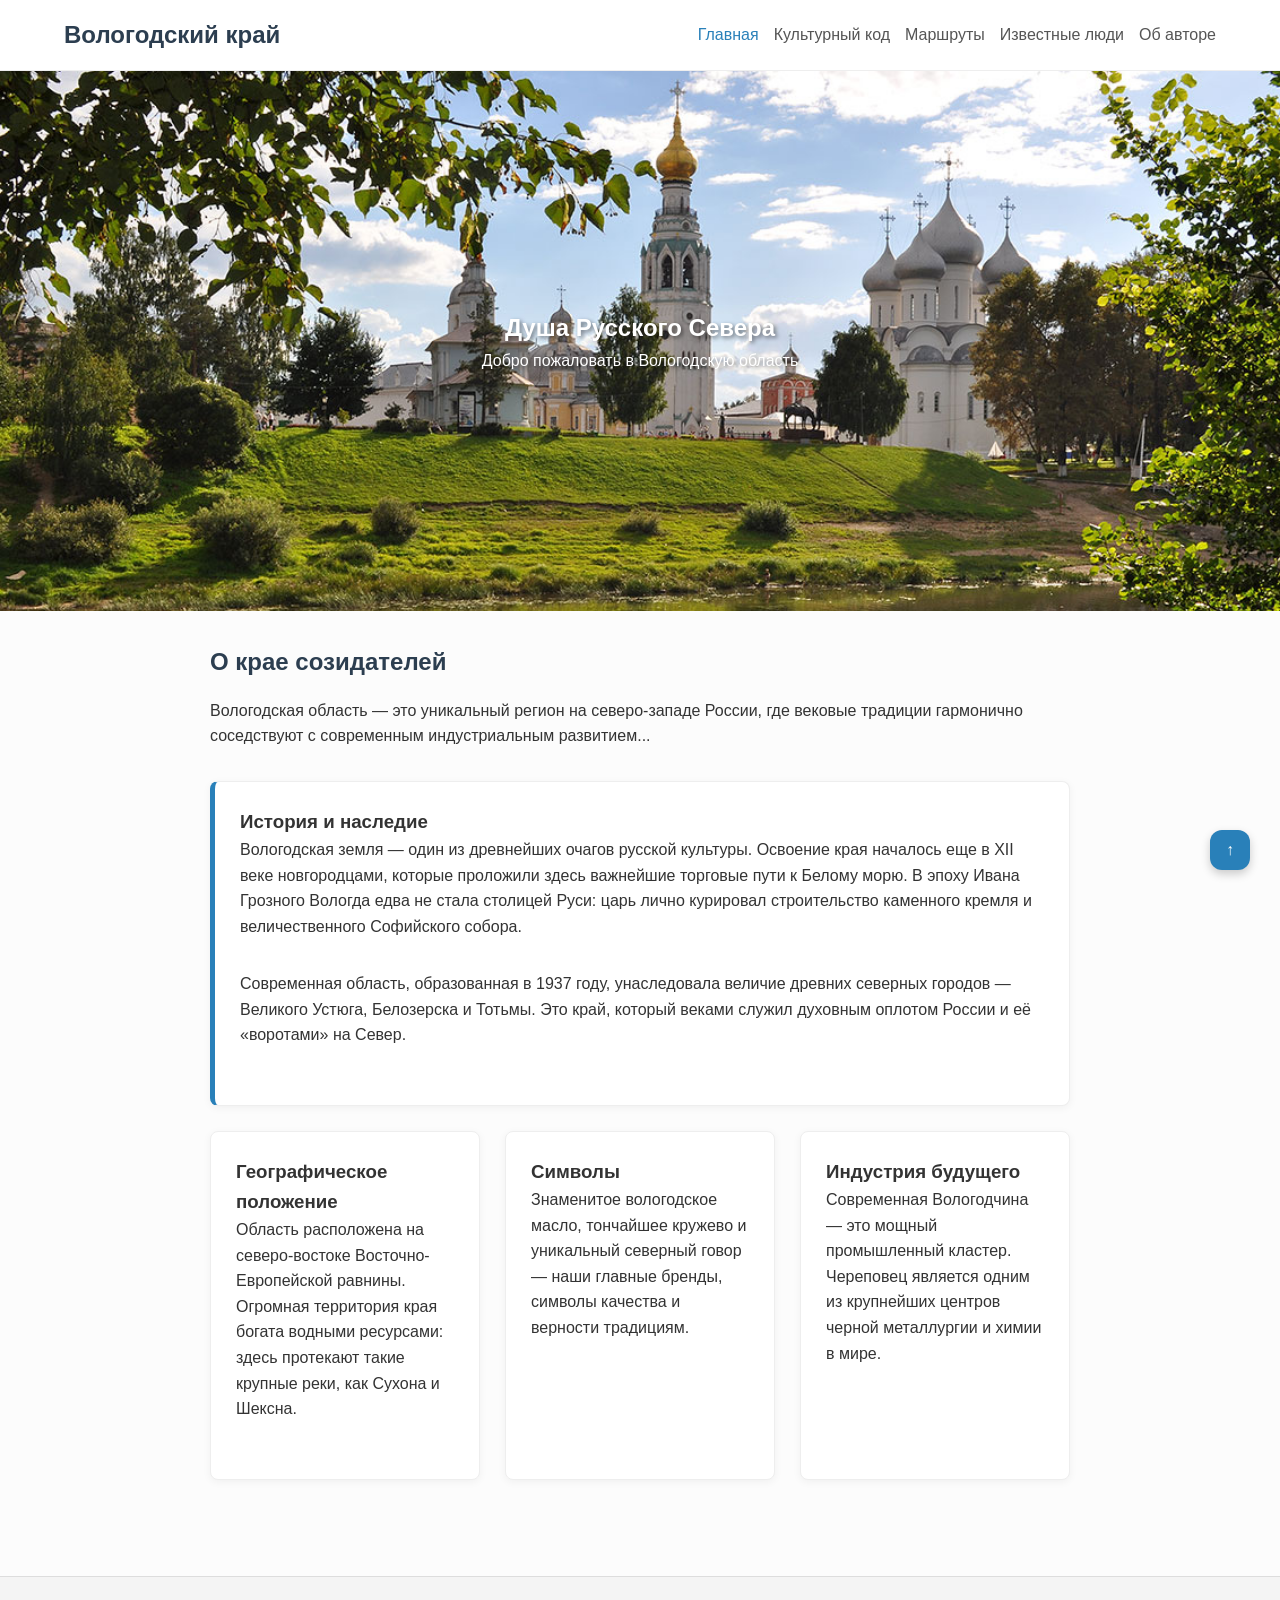
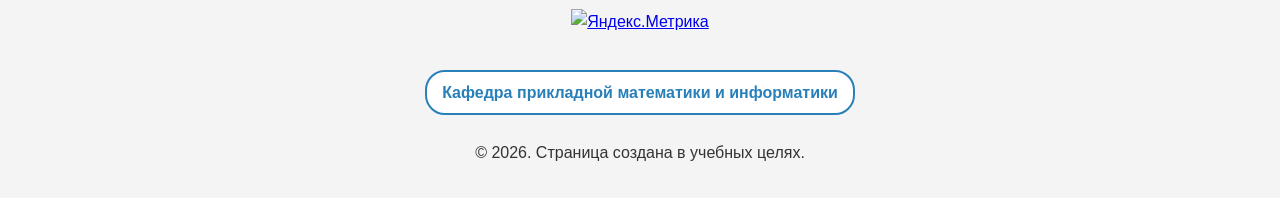
==== index.html @ fed58181 "Site Done" ====
<!DOCTYPE html>
<html lang="ru">
<head>
    <meta charset="UTF-8">
    <meta name="viewport" content="width=device-width, initial-scale=1.0">
    <title>Вологодская область - Главная</title>
    <link rel="stylesheet" href="style.css">
</head>
<body>

    <header>
        <nav>
            <div class="logo">Вологодский край</div>
            <ul class="nav-links">
                <li><a href="index.html" class="active">Главная</a></li>
                <li><a href="culture.html">Культурный код</a></li>
                <li><a href="routes.html">Маршруты</a></li>
                <li><a href="people.html">Известные люди</a></li>
                <li><a href="author.html">Об авторе</a></li>
            </ul>
        </nav>
    </header>

    <section class="parallax-wrapper">
        <div class="parallax-bg"></div>
        <div class="parallax-content">
            <h1>Душа Русского Севера</h1>
            <p>Добро пожаловать в Вологодскую область</p>
        </div>
    </section>

   <main>
        <section class="intro">
            <h2>О крае созидателей</h2>
            <p>Вологодская область — это уникальный регион на северо-западе России, где вековые традиции гармонично соседствуют с современным индустриальным развитием...</p>
            
            <div class="features">
                <div class="feature-item full-width">
                    <h3>История и наследие</h3>
                    <p>Вологодская земля — один из древнейших очагов русской культуры. Освоение края началось еще в XII веке новгородцами, которые проложили здесь важнейшие торговые пути к Белому морю. 
                    В эпоху Ивана Грозного Вологда едва не стала столицей Руси: царь лично курировал строительство каменного кремля и величественного Софийского собора.</p>
                    <p>Современная область, образованная в 1937 году, унаследовала величие древних северных городов — Великого Устюга, Белозерска и Тотьмы. Это край, который веками служил духовным оплотом России и её «воротами» на Север.</p>
                </div>

                <div class="feature-item">
                    <h3>Географическое положение</h3>
                    <p>Область расположена на северо-востоке Восточно-Европейской равнины. Огромная территория края богата водными ресурсами: здесь протекают такие крупные реки, как Сухона и Шексна.</p>
                </div>

                <div class="feature-item">
                    <h3>Символы</h3>
                    <p>Знаменитое вологодское масло, тончайшее кружево и уникальный северный говор — наши главные бренды, символы качества и верности традициям.</p>
                </div>

                <div class="feature-item">
                    <h3>Индустрия будущего</h3>
                    <p>Современная Вологодчина — это мощный промышленный кластер. Череповец является одним из крупнейших центров черной металлургии и химии в мире.</p>
                </div>
            </div>
        </section>
    </main>

    <a href="#" class="scroll-up">&#8593;</a>

<footer>
    <div class="footer-content">
        <!-- (Убран https: перед // в img src и добавлен referrerpolicy="no-referrer", чтобы работало и не блокало) -->
        <div class="counter">
            <a href="https://metrika.yandex.ru/stat/?id=109133656&amp;from=informer" target="_blank" rel="nofollow">
                <img src="//informer.yandex.ru/informer/109133656/3_1_FFFFFFFF_EFEFEFFF_0_pageviews"
                     style="width:88px; height:31px; border:0;" 
                     alt="Яндекс.Метрика"
                     title="Яндекс.Метрика: данные за сегодня (просмотры, визиты и уникальные посетители)"
                     class="ym-advanced-informer" data-cid="109133656" data-lang="ru"
                     referrerpolicy="no-referrer" />
            </a>
        </div>
        
            <a href="https://pm.vogu35.ru/" class="dept-link">Кафедра прикладной математики и информатики</a>
        <p>&copy; 2026. Страница создана в учебных целях.</p>
    </div>
</footer>

    <!-- Yandex.Metrika counter -->
    <script type="text/javascript">
        (function(m,e,t,r,i,k,a){
            m[i]=m[i]||function(){(m[i].a=m[i].a||[]).push(arguments)};
            m[i].l=1*new Date();
            for (var j = 0; j < document.scripts.length; j++) {if (document.scripts[j].src === r) { return; }}
            k=e.createElement(t),a=e.getElementsByTagName(t)[0],k.async=1,k.src=r,a.parentNode.insertBefore(k,a)
        })(window, document,'script','https://mc.yandex.ru/metrika/tag.js?id=109133656', 'ym');

        ym(109133656, 'init', {
            ssr:true, 
            webvisor:true, 
            clickmap:true, 
            ecommerce:"dataLayer", 
            referrer: document.referrer, 
            url: location.href, 
            accurateTrackBounce:true, 
            trackLinks:true
        });
    </script>
    <noscript><div><img src="https://mc.yandex.ru/watch/109133656" style="position:absolute; left:-9999px;" alt="" /></div></noscript>
    <!-- /Yandex.Metrika counter -->
</body>
</html>

</body>
</html>
---- style.css ----
* {
    margin: 0;
    padding: 0;
    box-sizing: border-box;
}

body {
    font-family: 'Segoe UI', Tahoma, Geneva, Verdana, sans-serif;
    background-color: #fcfcfc;
    color: #333;
    line-height: 1.6;
    display: flex;
    flex-direction: column;
    min-height: 100vh; 
    overflow-x: hidden;
}

header {
    background-color: #ffffff;
    padding: 1rem 5%;
    border-bottom: 1px solid #eee;
    position: sticky;
    top: 0;
    z-index: 1000;
}

nav {
    display: flex;
    justify-content: space-between;
    align-items: center;
    flex-wrap: wrap; 
    gap: 15px; 
}

.logo {
    font-size: 1.5rem;
    font-weight: bold;
    color: #2c3e50;
}

.nav-links {
    display: flex;
    list-style: none;

    flex-wrap: wrap;
    justify-content: center;
    gap: 15px; 
}

.nav-links li a {
    text-decoration: none;
    color: #555;
    transition: color 0.3s;
}

.nav-links li a:hover, .nav-links li a.active {
    color: #2980b9;
}

.parallax-wrapper {
    position: relative;
    height: 60vh;
    overflow: hidden;
    display: flex;
    align-items: center;
    justify-content: center;
    color: white;
    text-shadow: 2px 2px 4px rgba(0,0,0,0.5);
}

.parallax-bg {
    position: absolute;
    top: 0; left: 0; width: 100%; height: 120%;
    background-image: url('images/vologda-bg.jpg');
    background-size: cover;
    background-position: center;
    background-attachment: fixed; 
    z-index: -1;
}


.parallax-content {
    text-align: center;
    padding: 0 20px; 
}

main {
    max-width: 900px;
    margin: 2rem auto;
    padding: 0 20px;
    width: 100%; 
    flex-grow: 1; 
}

.intro h2 {
    margin-bottom: 1rem;
    color: #2c3e50;
}

.intro p {
    text-align: left; 
    margin-bottom: 2rem;
}

.features {
    display: flex;
    gap: 20px;
}

.feature-item {
    background: #fff;
    padding: 20px;
    border-radius: 8px;
    border: 1px solid #eee;
    flex: 1;
}

.scroll-up {
    position: fixed;
    bottom: 30px;
    right: 30px;
    background: #2980b9;
    color: white;
    width: 40px;
    height: 40px;
    text-align: center;
    line-height: 40px;
    text-decoration: none;
    border-radius: 5px;
    font-weight: bold;

    border-radius: 30%;
    box-shadow: 0 4px 10px rgba(0,0,0,0.2);
}


footer {
    background: #f4f4f4;
    padding: 2rem;
    margin-top: 4rem;
    border-top: 1px solid #ddd;
    text-align: center;
}

.footer-content {
    display: flex;
    flex-direction: column;
    align-items: center;
    gap: 15px; 
}

.counter {
    margin-bottom: 5px;
    min-height: 31px; 
}

.dept-link {
    display: inline-block;
    margin: 10px 0;
    padding: 8px 15px;
    background: #fff;
    border: 2px solid #2980b9;
    color: #2980b9;
    text-decoration: none;
    font-weight: bold;
    border-radius: 20px;
    transition: 0.3s;
}

.dept-link:hover {
    background: #2980b9;
    color: #fff;
}

.features {
    display: flex;
    flex-wrap: wrap; 
    gap: 25px; 
    margin-top: 30px;
}

.feature-item {
    background: #fff;
    padding: 25px;
    border-radius: 8px;
    border: 1px solid #eee;
    flex: 1 1 calc(33.333% - 25px); 
    box-shadow: 0 2px 8px rgba(0,0,0,0.05);
}

.full-width {
    flex: 1 1 100%;
    border-left: 5px solid #2980b9; 
}

@media (max-width: 768px) {
    nav {
        flex-direction: column;
        text-align: center;
    }
    
    .nav-links li a {
        font-size: 0.9rem;
    }

    .feature-item {
        flex: 1 1 100%;
    }
}





/* 2 страница */
.content-section {
    max-width: 1000px;
    margin: 2rem auto;
    padding: 0 20px;
}

.content-section h1 {
    margin-bottom: 1.5rem;
    color: #2c3e50;
    border-left: 5px solid #2980b9;
    padding-left: 15px;
}

.gallery {
    display: grid;
    grid-template-columns: repeat(auto-fit, minmax(300px, 1fr));
    gap: 30px;
    margin-top: 2rem;
}

.gallery-item {
    background: #fff;
    border: 1px solid #ddd;
    border-radius: 10px;
    overflow: hidden;
    transition: transform 0.3s ease, box-shadow 0.3s ease;
}

.gallery-item:hover {
    transform: translateY(-5px);
    box-shadow: 0 10px 20px rgba(0,0,0,0.1);
}

.gallery-item img {
    width: 100%;
    height: 250px;
    object-fit: cover;
    border-bottom: 1px solid #eee;
}

.gallery-caption {
    padding: 20px;
}

.gallery-caption h3 {
    margin-bottom: 10px;
    color: #2980b9;
}

.gallery-caption p {
    font-size: 0.95rem;
    color: #666;
    margin-bottom: 0;
}

@media (max-width: 600px) {
    .gallery {
        grid-template-columns: 1fr;
    }
}


.expand-input {
    display: none;
}

.extra-content {
    max-height: 0;
    overflow: hidden;
    transition: max-height 0.5s ease-out, opacity 0.3s ease;
    opacity: 0;
}

.expand-input:checked ~ .extra-content {
    max-height: 700px;
    opacity: 1;
    margin-top: 10px;
    border-top: 1px solid #eee;
    padding-top: 10px;
}

.expand-button {
    display: flex;
    justify-content: center;
    align-items: center;
    gap: 8px;
    cursor: pointer;
    font-size: 1rem;
    font-weight: bold;
    color: #2980b9;
    margin-top: 15px;
    padding: 5px;
    transition: color 0.3s ease;
}

.expand-button:hover {
    color: #1a5276; 
}


.btn-text::before {
    content: "Подробнее";
}

.expand-input:checked ~ .expand-button .btn-text::before {
    content: "Скрыть";
}


.btn-arrow {
    display: inline-block;
    transition: transform 0.3s ease;
    font-size: 1.1rem;
}

.expand-input:checked ~ .expand-button .btn-arrow {
    transform: rotate(180deg);
}


.summary-box {
    margin-top: 3rem;
    padding: 30px;
    background-color: #ffffff; 
    border-left: 5px solid #2980b9;
    border-radius: 8px;
    box-shadow: 0 4px 15px rgba(0,0,0,0.05);
}

.summary-box p {
    margin: 0;
    font-style: italic;
    font-size: 1.1rem;
    line-height: 1.6;
    color: #34495e;
    text-align: center; 
}






/* 3 страница */

.route-details {
    margin-top: 40px;
}

.detail-block {
    margin-bottom: 50px;
    background: #fff;
    padding: 30px;
    border-radius: 12px;
    border: 1px solid #eee;
    transition: transform 0.4s ease, box-shadow 0.4s ease;
    overflow: hidden;
}

.detail-block:hover {
    transform: translateY(-5px);
    box-shadow: 0 10px 25px rgba(0,0,0,0.07);
    border-color: #2980b9;
}

.image-container {
    width: 380px; 
    height: 280px;
    overflow: hidden;
    border-radius: 8px;
}

.detail-block:nth-child(odd) .image-container {
    float: left;
    margin: 0 30px 15px 0;
}

.detail-block:nth-child(even) .image-container {
    float: right;
    margin: 0 0 15px 30px;
}

.image-container img {
    width: 100%;
    height: 100%;
    object-fit: cover;
    transition: transform 0.5s ease;
}

.detail-block:hover .image-container img {
    transform: scale(1.08);
}

.detail-text h3 {
    font-size: 1.8rem;
    color: #2c3e50;
    margin-bottom: 15px;
    display: inline-block;
    position: relative;
}

.detail-text h3::after {
    content: '';
    position: absolute;
    bottom: -5px;
    left: 0;
    width: 40px;
    height: 3px;
    background: #2980b9;
}

.detail-text p {
    margin-bottom: 12px;
    color: #444;
    text-align: left;
    line-height: 1.6;
}

@media (max-width: 850px) {
    .image-container {
        width: 100% !important;
        float: none !important;
        margin: 0 0 20px 0 !important;
        height: 220px;
    }
    .detail-text h3 {
        font-size: 1.5rem;
    }
}

.detail-block:nth-child(even) .image-container {
    float: right;
    margin: 0 0 15px 30px;
}





/* 4 страница */
.people-grid {
    display: grid;
    grid-template-columns: repeat(auto-fit, minmax(280px, 1fr));
    gap: 30px;
    margin-top: 40px;
}

.person-card {
    background: #ffffff;
    border-radius: 12px;
    border: 1px solid #e0e0e0;
    overflow: hidden;
    transition: transform 0.3s ease, box-shadow 0.3s ease; 
}

.person-card:hover {
    transform: translateY(-8px);
    box-shadow: 0 12px 25px rgba(0,0,0,0.1);
    border-color: #2980b9;
}

.image-container {
    height: 470px;
    overflow: hidden;
    background: #f0f0f0;
}

.image-container img {
    width: 100%;
    height: 100%;
    object-fit: cover; 
    transition: transform 0.5s ease;
}

.person-card:hover .image-container img {
    transform: scale(1.05); 
}

.person-info {
    padding: 20px;
}

.person-info h3 {
    margin: 0 0 5px 0;
    color: #2c3e50;
}

.vocation {
    display: block;
    color: #2980b9;
    font-size: 0.8rem;
    font-weight: bold;
    text-transform: uppercase;
    margin-bottom: 12px;
    letter-spacing: 1px;
}

.person-info p {
    font-size: 0.9rem;
    line-height: 1.5;
    color: #555;
    text-align: left; 
}

.intro-text {
    max-width: 800px;
    margin-bottom: 20px;
}

.more-btn {
    display: inline-block;
    margin-top: 15px;
    padding: 8px 20px;
    background-color: transparent;
    color: #2980b9;
    border: 2px solid #2980b9;
    text-decoration: none;
    border-radius: 5px;
    font-size: 0.85rem;
    font-weight: bold;
    transition: all 0.3s ease; 
}

.more-btn:hover {
    background-color: #2980b9;
    color: #ffffff;
    box-shadow: 0 4px 8px rgba(41, 128, 185, 0.3);
}




/* 5 страница */
.dropdown {
    position: relative;
}

.dropdown-content {
    display: none;
    position: absolute;
    background-color: #ffffff;
    min-width: 160px;
    box-shadow: 0px 8px 16px rgba(0,0,0,0.1);
    list-style: none;
    padding: 10px 0;
    border-radius: 4px;
    top: 100%;
}

.dropdown-content li a {
    color: #333 !important;
    padding: 8px 16px;
    display: block;
    margin: 0 !important;
}

.dropdown-content li a:hover {
    background-color: #f1f1f1;
}

.dropdown:hover .dropdown-content {
    display: block;
}

.author-card {
    display: flex;
    gap: 40px;
    background: #fff;
    padding: 30px;
    border-radius: 15px;
    border: 1px solid #eee;
    margin-bottom: 40px;
    align-items: center;
}

.author-photo img {
    width: 180px;
    height: 180px;
    border-radius: 50%;
    object-fit: cover;
    border: 4px solid #2980b9;
}

.author-text h2 {
    margin-bottom: 15px;
    color: #2c3e50;
}

.contacts-grid {
    display: grid;
    grid-template-columns: 1fr 1fr;
    gap: 20px;
    margin-bottom: 40px;
}

.contact-item {
    background: #f9f9f9;
    padding: 20px;
    border-radius: 10px;
    text-align: center;
}

.dept-promo {
    text-align: center;
    padding: 40px;
    background: linear-gradient(135deg, #fdfdfd 0%, #f1f7ff 100%);
    border-radius: 15px;
    border: 1px dashed #2980b9;
}

.dept-button {
    display: inline-block;
    margin-top: 20px;
    padding: 12px 30px;
    background-color: #2980b9;
    color: white;
    text-decoration: none;
    border-radius: 25px;
    font-weight: bold;
    transition: transform 0.2s, background 0.3s;
}

.dept-button:hover {
    background-color: #1a5276;
    transform: scale(1.05);
}

.counter-box {
    margin-bottom: 10px;
    font-size: 0.9rem;
}

.counter-value {
    background: #333;
    color: #fff;
    padding: 2px 8px;
    border-radius: 3px;
    font-family: monospace;
}

@media (max-width: 600px) {
    .author-card {
        flex-direction: column;
        text-align: center;
    }
    .contacts-grid {
        grid-template-columns: 1fr;
    }
}
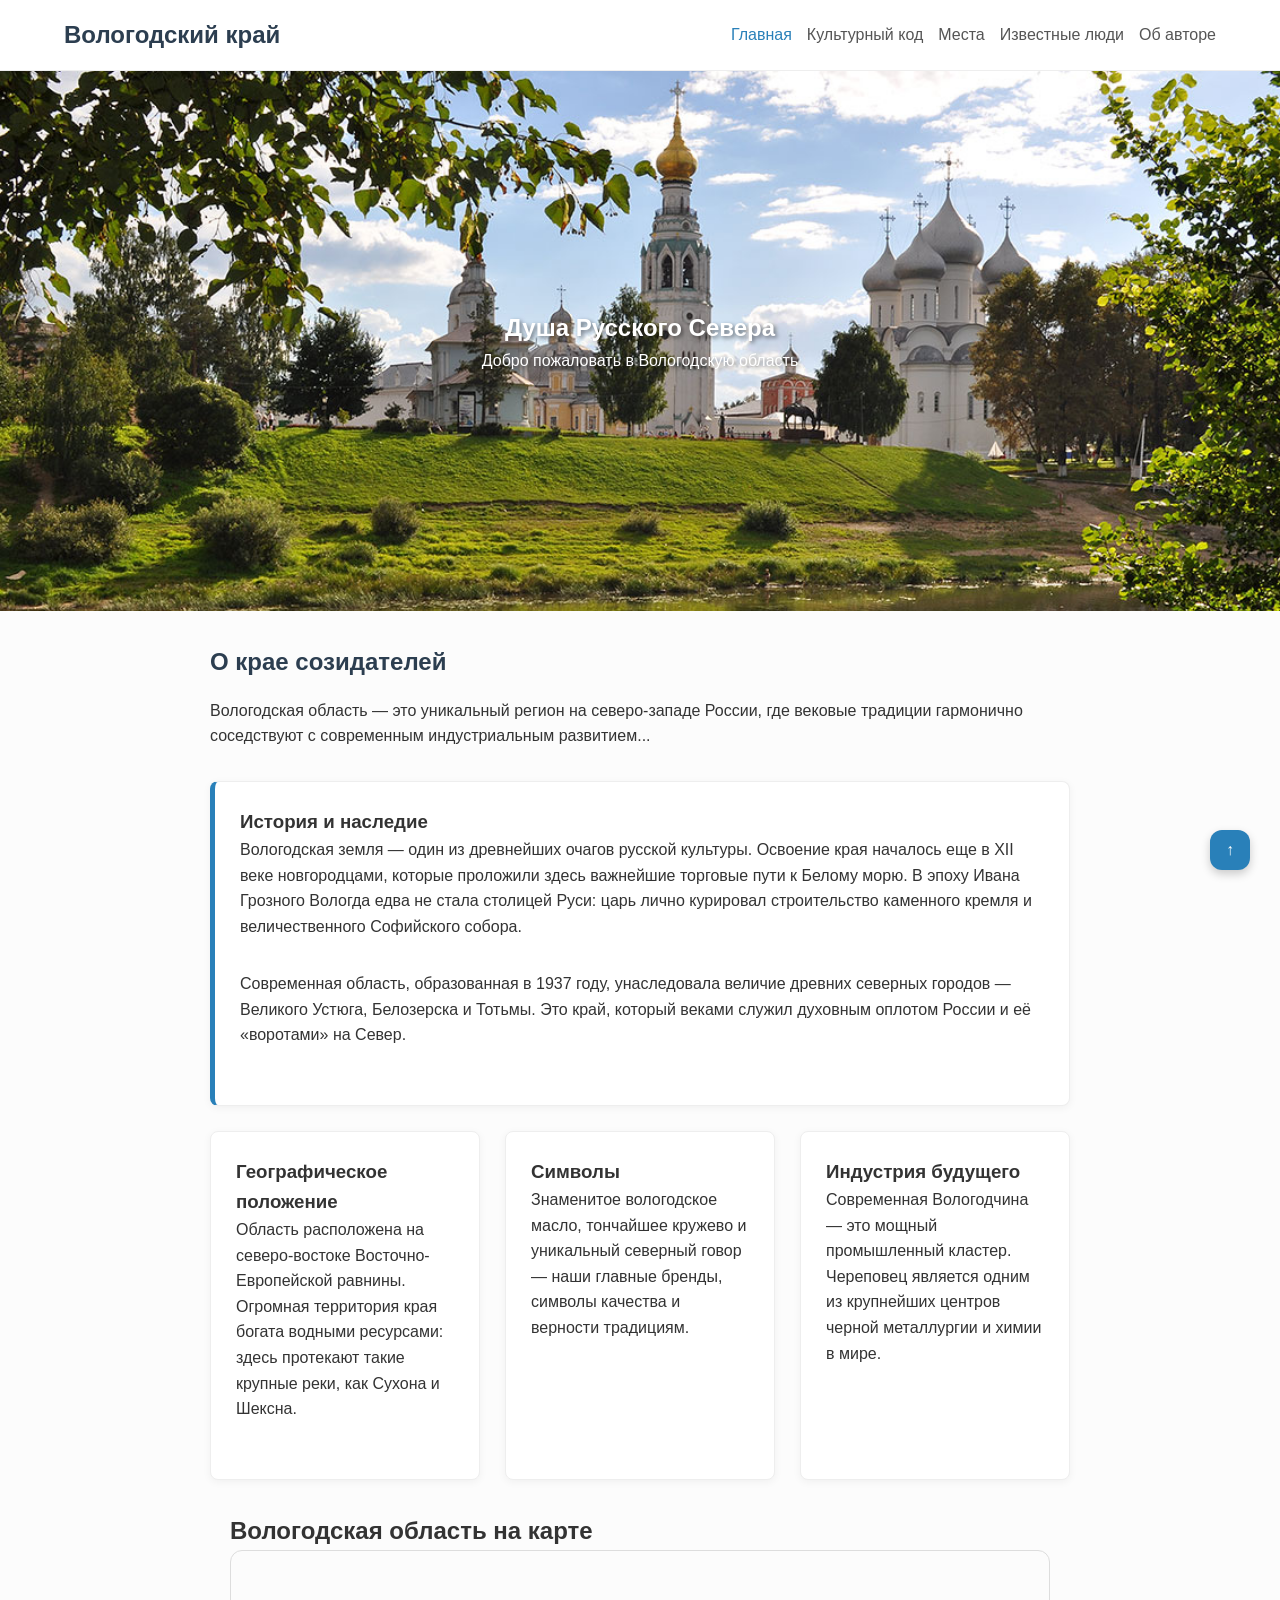
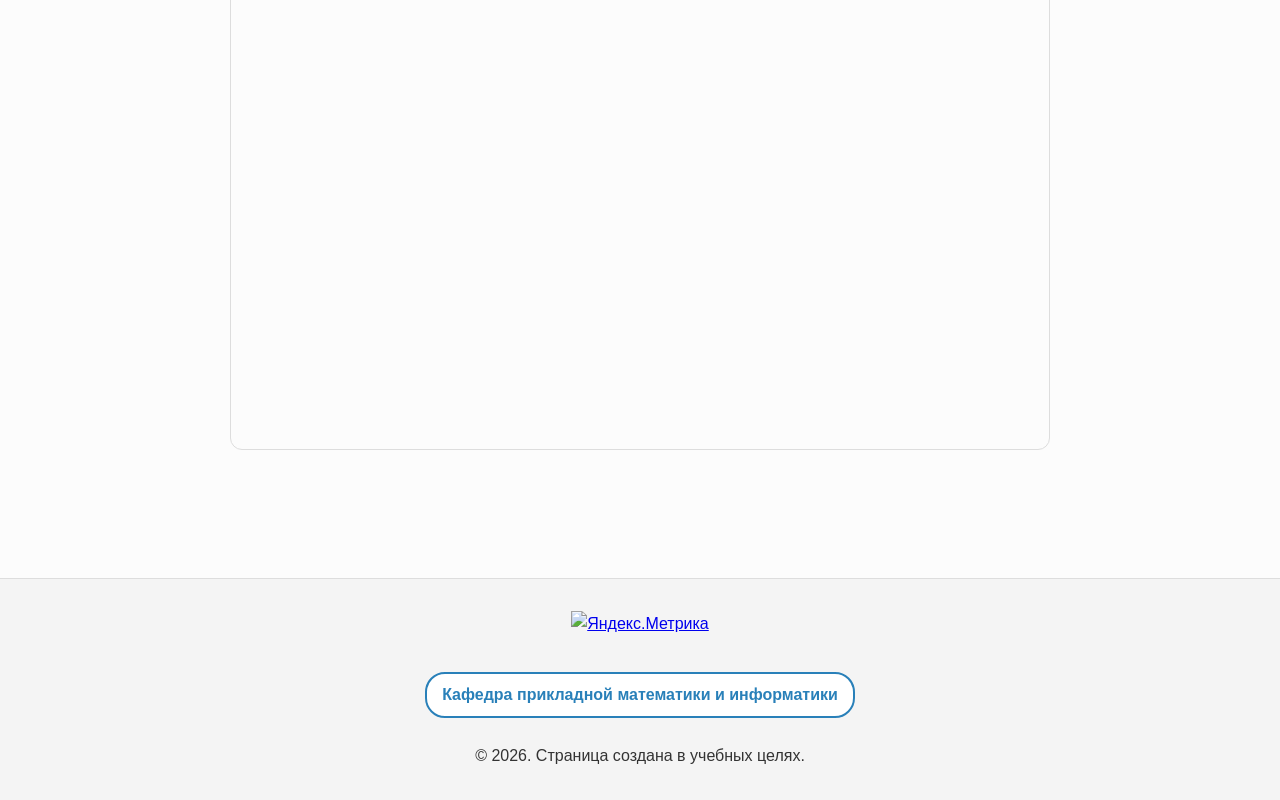
==== commit fcc86b24: "- Unified the visual design across all site pages. - Renamed "Routes" section to "Places". - Added a" ====
--- a/index.html
+++ b/index.html
@@ -5,6 +5,8 @@
     <meta name="viewport" content="width=device-width, initial-scale=1.0">
     <title>Вологодская область - Главная</title>
     <link rel="stylesheet" href="style.css">
+    <link rel="stylesheet" href="https://unpkg.com/leaflet@1.9.4/dist/leaflet.css" />
+<script src="https://unpkg.com/leaflet@1.9.4/dist/leaflet.js"></script>
 </head>
 <body>
 
@@ -14,7 +16,7 @@
             <ul class="nav-links">
                 <li><a href="index.html" class="active">Главная</a></li>
                 <li><a href="culture.html">Культурный код</a></li>
-                <li><a href="routes.html">Маршруты</a></li>
+                <li><a href="routes.html">Места</a></li>
                 <li><a href="people.html">Известные люди</a></li>
                 <li><a href="author.html">Об авторе</a></li>
             </ul>
@@ -58,6 +60,14 @@
                 </div>
             </div>
         </section>
+
+<section class="map-section">
+    <div class="content-section">
+        <h2>Вологодская область на карте</h2>
+        <div id="map" style="height: 500px; border-radius: 12px; border: 1px solid #ddd;"></div>
+    </div>
+</section>
+</section>
     </main>
 
     <a href="#" class="scroll-up">&#8593;</a>
@@ -103,6 +113,39 @@
     </script>
     <noscript><div><img src="https://mc.yandex.ru/watch/109133656" style="position:absolute; left:-9999px;" alt="" /></div></noscript>
     <!-- /Yandex.Metrika counter -->
+
+    <script>
+    // Инициализация карты с центром в Вологде
+    var map = L.map('map').setView([59.5, 40.0], 6);
+
+    // Подключаем слой карты (OpenStreetMap)
+    L.tileLayer('https://{s}.tile.openstreetmap.org/{z}/{x}/{y}.png', {
+        attribution: '&copy; OpenStreetMap contributors'
+    }).addTo(map);
+
+    // Загружаем границы Вологодской области (GeoJSON)
+    // Используем проверенный источник границ регионов РФ
+    fetch('https://raw.githubusercontent.com/codeforamerica/click_that_hood/master/public/data/russia.geojson')
+        .then(response => response.json())
+        .then(data => {
+            // Фильтруем данные, чтобы оставить только Вологодскую область
+            var vologdaRegion = data.features.find(feature => 
+                feature.properties.name === "Вологодская область" || 
+                feature.properties.cartodb_id === 24 // ID может меняться, но обычно name работает
+            );
+
+            if (vologdaRegion) {
+                L.geoJSON(vologdaRegion, {
+                    style: {
+                        color: "#2980b9",      // Цвет границы
+                        weight: 3,             // Толщина
+                        fillColor: "#3498db",  // Цвет заливки
+                        fillOpacity: 0.2       // Прозрачность
+                    }
+                }).addTo(map);
+            }
+        });
+</script>
 </body>
 </html>
 
--- a/style.css
+++ b/style.css
@@ -358,41 +358,51 @@
 
 /* 3 страница */
 
-.route-details {
-    margin-top: 40px;
-}
-
-.detail-block {
-    margin-bottom: 50px;
+/* --- Общая секция контента --- */
+.content-section {
+    max-width: 1100px; /* Немного расширил для удобства */
+    margin: 2rem auto;
+    padding: 0 20px;
+}
+
+.content-section h1 {
+    margin-bottom: 1.5rem;
+    color: #2c3e50;
+    border-left: 5px solid #2980b9;
+    padding-left: 15px;
+}
+
+/* --- Сетка (Grid) - теперь одинаковая везде --- */
+.gallery, .route-details {
+    display: grid;
+    grid-template-columns: repeat(auto-fit, minmax(320px, 1fr));
+    gap: 30px;
+    margin-top: 2rem;
+}
+
+/* --- Карточка (Универсальная) --- */
+.gallery-item, .detail-block {
     background: #fff;
-    padding: 30px;
+    border: 1px solid #e0e0e0;
     border-radius: 12px;
-    border: 1px solid #eee;
-    transition: transform 0.4s ease, box-shadow 0.4s ease;
     overflow: hidden;
-}
-
-.detail-block:hover {
-    transform: translateY(-5px);
-    box-shadow: 0 10px 25px rgba(0,0,0,0.07);
+    display: flex;
+    flex-direction: column; /* Чтобы кнопка всегда была внизу */
+    transition: transform 0.3s ease, box-shadow 0.3s ease;
+}
+
+.gallery-item:hover, .detail-block:hover {
+    transform: translateY(-8px);
+    box-shadow: 0 12px 25px rgba(0,0,0,0.1);
     border-color: #2980b9;
 }
 
+/* --- Изображения --- */
 .image-container {
-    width: 380px; 
-    height: 280px;
+    width: 100%;
+    height: 250px;
     overflow: hidden;
-    border-radius: 8px;
-}
-
-.detail-block:nth-child(odd) .image-container {
-    float: left;
-    margin: 0 30px 15px 0;
-}
-
-.detail-block:nth-child(even) .image-container {
-    float: right;
-    margin: 0 0 15px 30px;
+    position: relative;
 }
 
 .image-container img {
@@ -402,51 +412,95 @@
     transition: transform 0.5s ease;
 }
 
-.detail-block:hover .image-container img {
-    transform: scale(1.08);
-}
-
-.detail-text h3 {
-    font-size: 1.8rem;
+.gallery-item:hover img, .detail-block:hover img {
+    transform: scale(1.05);
+}
+
+/* --- Контент внутри карточки --- */
+.gallery-caption, .detail-text {
+    padding: 20px;
+    flex-grow: 1; /* Растягивает блок, чтобы кнопки были на одном уровне */
+}
+
+.gallery-caption h3, .detail-text h3 {
+    margin: 0 0 10px 0;
     color: #2c3e50;
+    font-size: 1.4rem;
+}
+
+/* --- Специфика Маршрутов (теги и инфо) --- */
+.route-header {
+    display: flex;
+    justify-content: space-between;
+    align-items: center;
+    margin-bottom: 10px;
+}
+
+.distance-tag {
+    font-size: 0.75rem;
+    background: #e1f5fe;
+    color: #0288d1;
+    padding: 4px 10px;
+    border-radius: 20px;
+    font-weight: bold;
+}
+
+.quick-info {
+    display: flex;
+    flex-wrap: wrap;
+    gap: 10px;
     margin-bottom: 15px;
-    display: inline-block;
-    position: relative;
-}
-
-.detail-text h3::after {
-    content: '';
-    position: absolute;
-    bottom: -5px;
-    left: 0;
-    width: 40px;
-    height: 3px;
-    background: #2980b9;
-}
-
-.detail-text p {
-    margin-bottom: 12px;
-    color: #444;
-    text-align: left;
-    line-height: 1.6;
-}
-
-@media (max-width: 850px) {
-    .image-container {
-        width: 100% !important;
-        float: none !important;
-        margin: 0 0 20px 0 !important;
-        height: 220px;
-    }
-    .detail-text h3 {
-        font-size: 1.5rem;
-    }
-}
-
-.detail-block:nth-child(even) .image-container {
-    float: right;
-    margin: 0 0 15px 30px;
-}
+    font-size: 0.85rem;
+    color: #7f8c8d;
+}
+
+.tourist-tip {
+    margin-top: 15px;
+    padding: 12px;
+    background: #e1f5fe;
+    border-left: 4px solid #0288d1;
+    border-radius: 4px;
+    font-size: 0.85rem;
+}
+
+/* --- Механика раскрытия (Checkbox Hack) --- */
+.expand-input {
+    display: none;
+}
+
+.extra-content {
+    max-height: 0;
+    overflow: hidden;
+    opacity: 0;
+    transition: all 0.5s ease-in-out;
+}
+
+.expand-input:checked ~ .extra-content {
+    max-height: 1000px; /* С запасом для длинных списков */
+    opacity: 1;
+    margin-top: 15px;
+    padding-top: 15px;
+    border-top: 1px solid #eee;
+}
+
+/* --- Кнопка "Подробнее" --- */
+.expand-button {
+    display: flex;
+    justify-content: center;
+    align-items: center;
+    gap: 8px;
+    cursor: pointer;
+    color: #2980b9;
+    font-weight: bold;
+    padding: 10px 0;
+    transition: color 0.3s ease;
+}
+
+.btn-text::before { content: "Подробнее"; }
+.expand-input:checked ~ .expand-button .btn-text::before { content: "Скрыть"; }
+
+.btn-arrow { transition: transform 0.3s ease; }
+.expand-input:checked ~ .expand-button .btn-arrow { transform: rotate(180deg); }
 
 
 
@@ -475,9 +529,12 @@
 }
 
 .image-container {
-    height: 470px;
+    width: 100%;
+    height: 300px;
     overflow: hidden;
     background: #f0f0f0;
+    margin: 0;       
+    padding: 0;        
 }
 
 .image-container img {
@@ -485,6 +542,8 @@
     height: 100%;
     object-fit: cover; 
     transition: transform 0.5s ease;
+    display: block;
+    
 }
 
 .person-card:hover .image-container img {
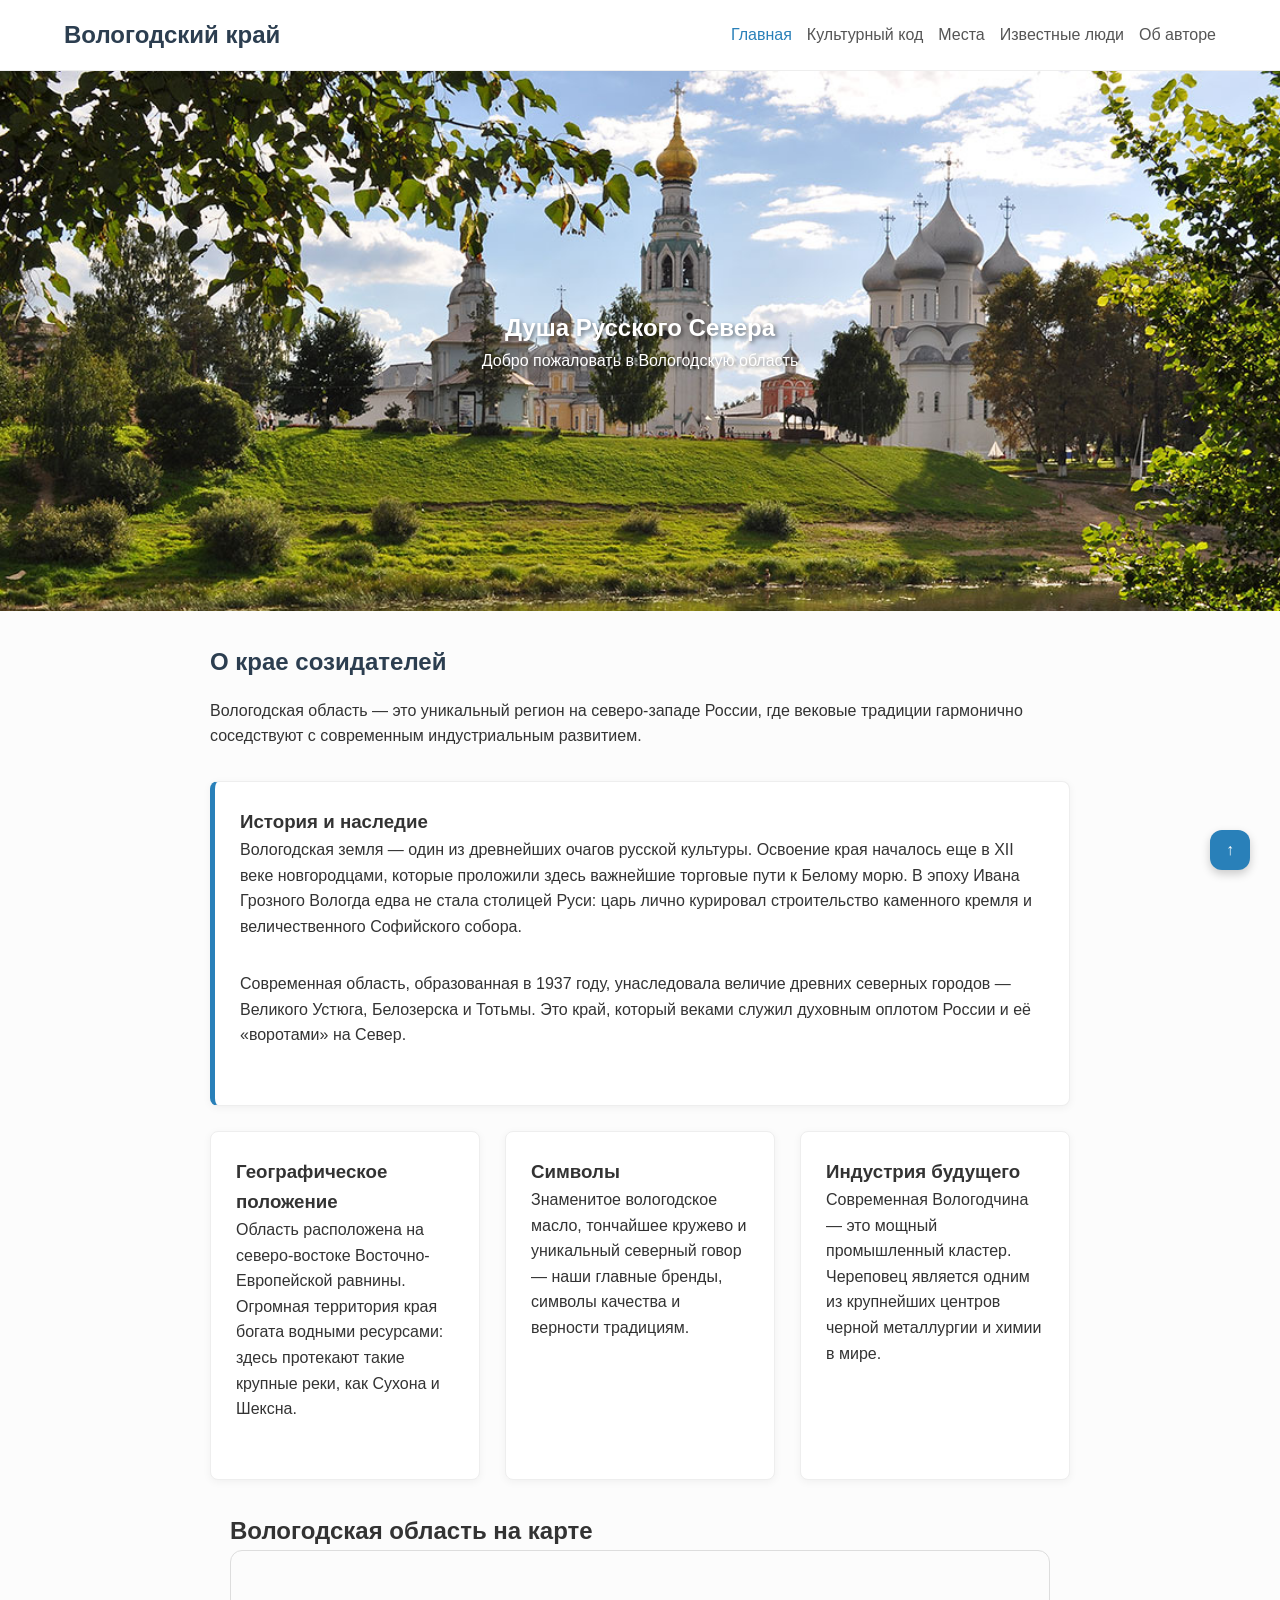
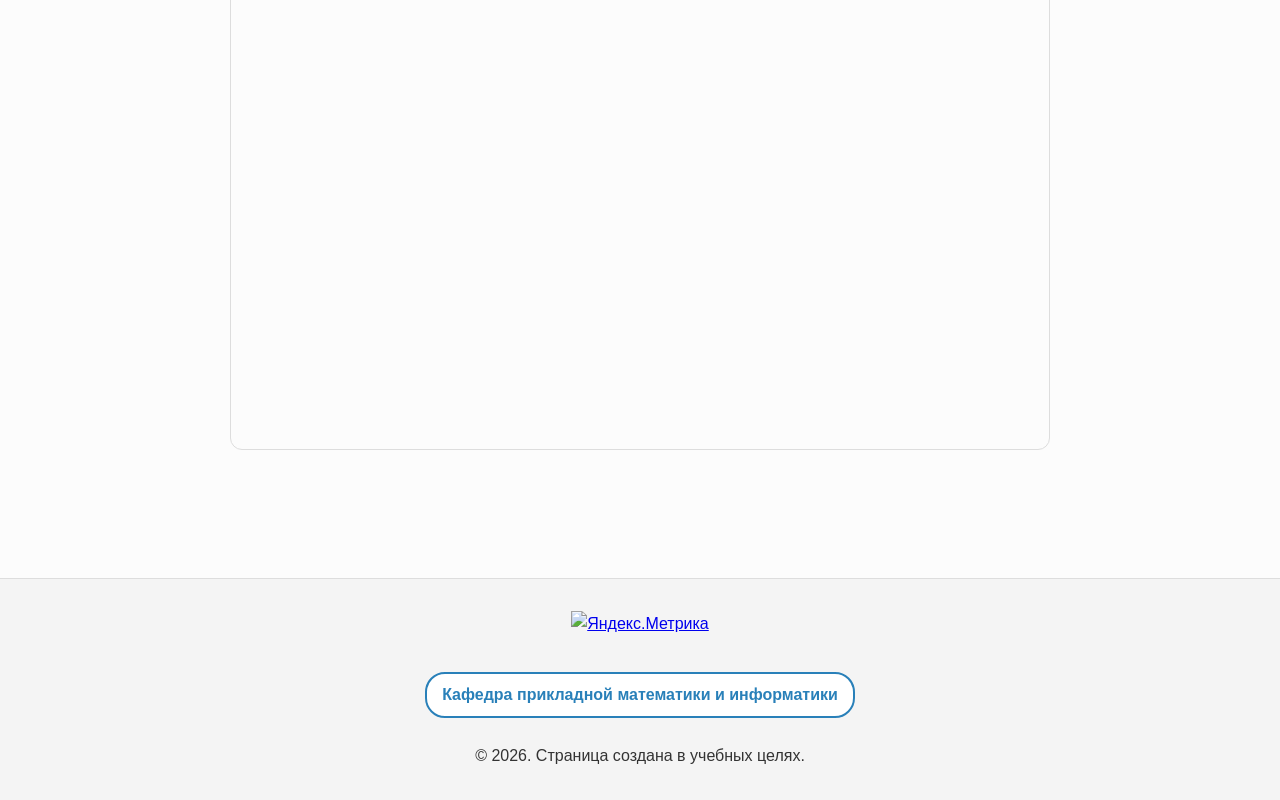
==== commit 1b2bf07c: "." ====
--- a/index.html
+++ b/index.html
@@ -34,7 +34,7 @@
    <main>
         <section class="intro">
             <h2>О крае созидателей</h2>
-            <p>Вологодская область — это уникальный регион на северо-западе России, где вековые традиции гармонично соседствуют с современным индустриальным развитием...</p>
+            <p>Вологодская область — это уникальный регион на северо-западе России, где вековые традиции гармонично соседствуют с современным индустриальным развитием.</p>
             
             <div class="features">
                 <div class="feature-item full-width">
